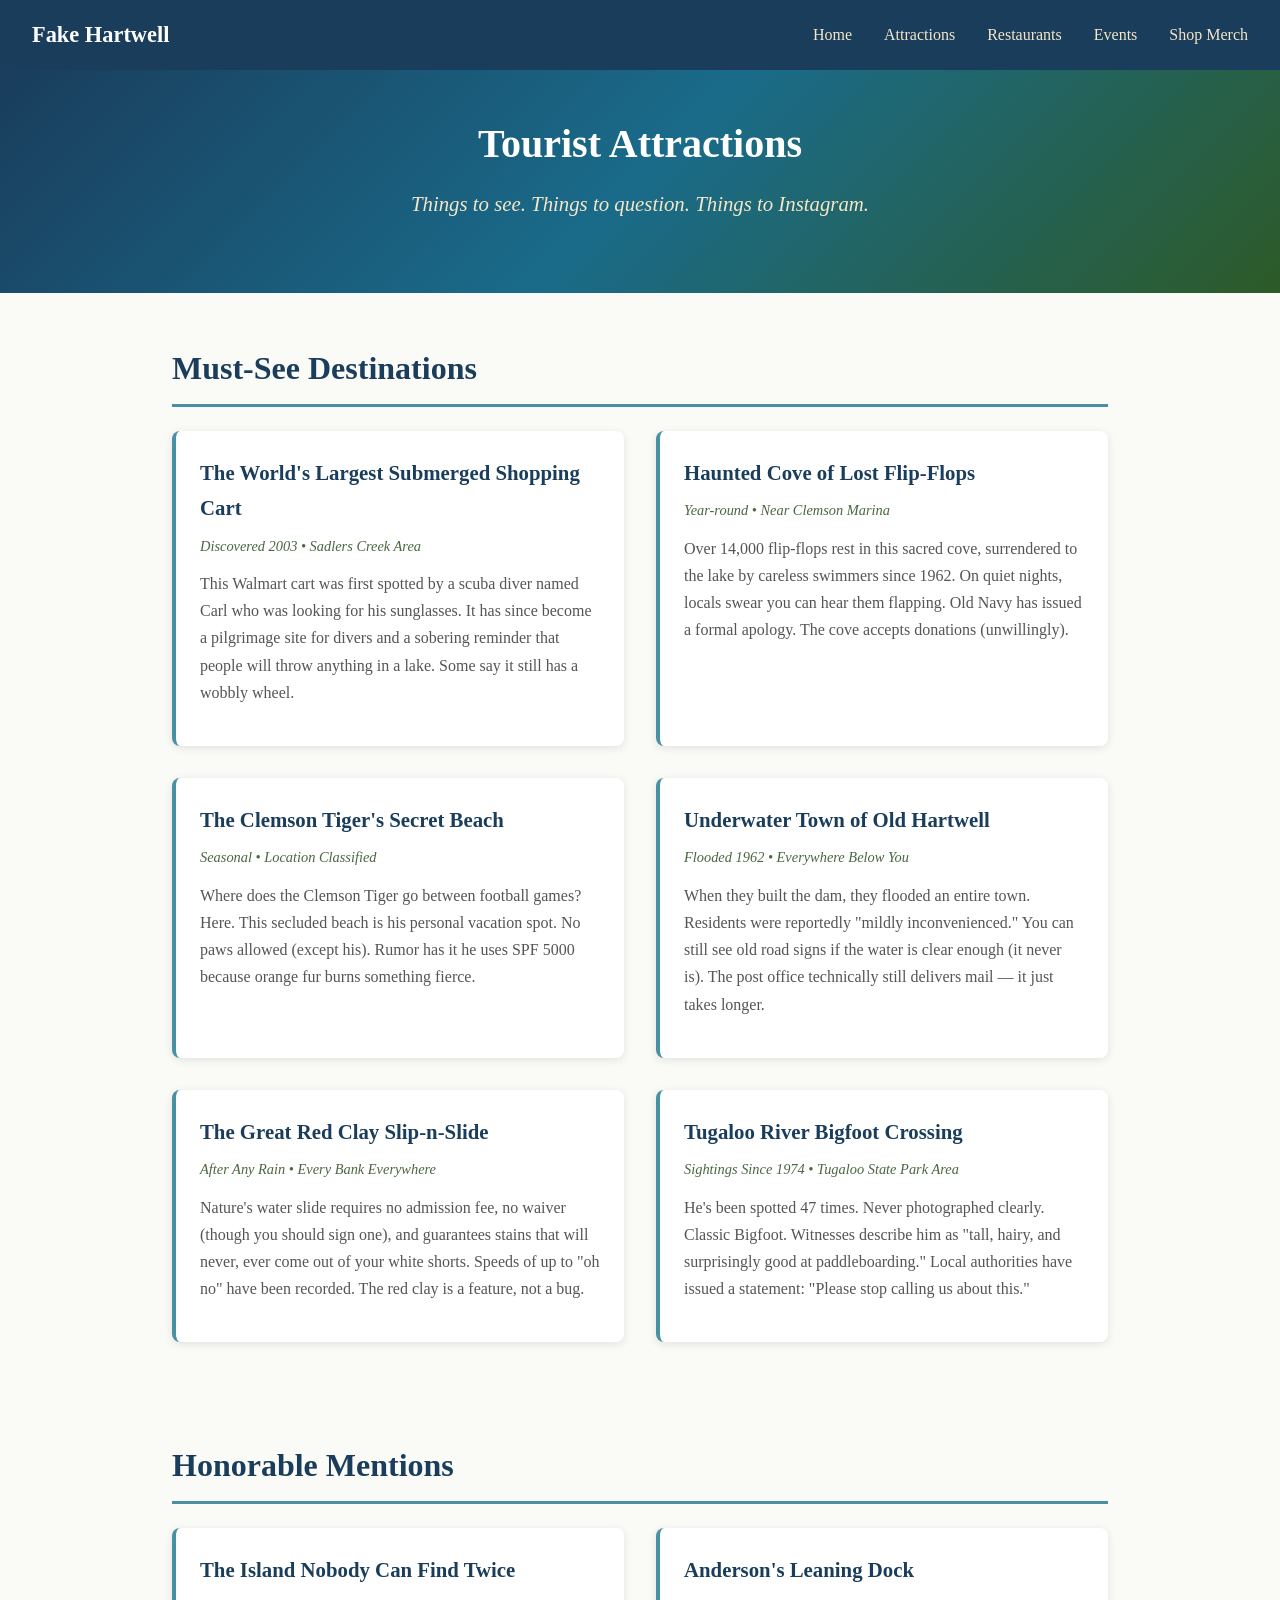
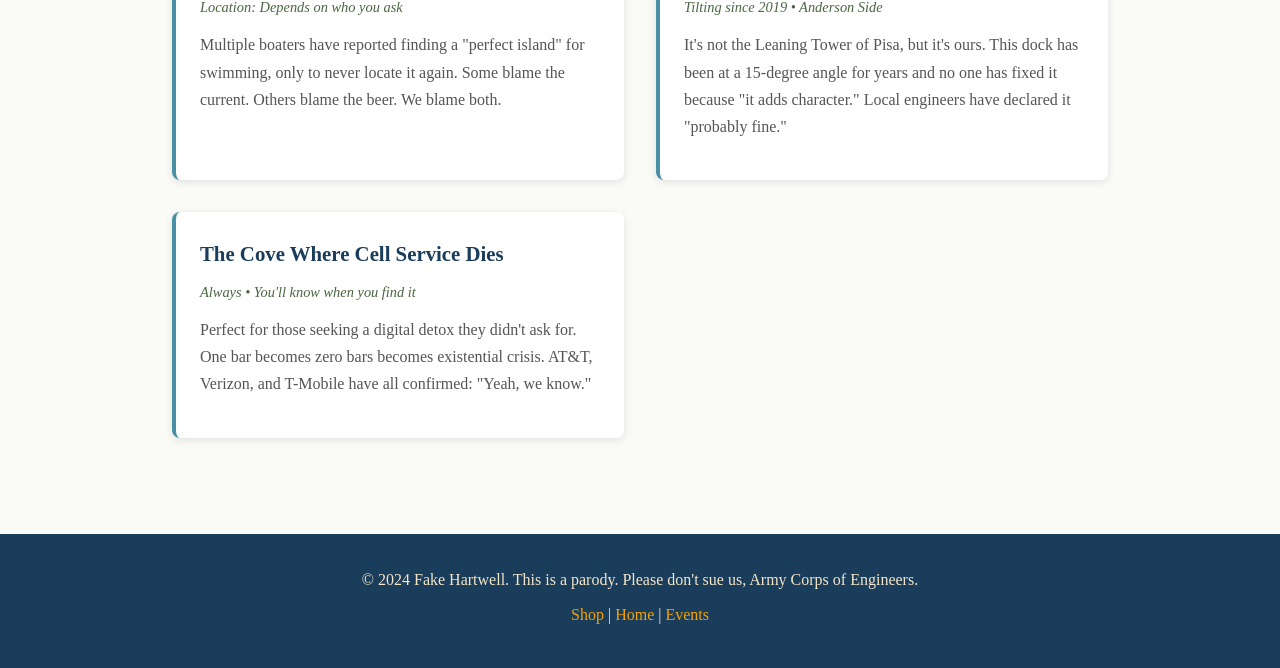
==== pages/attractions.html @ c4888f38 "Initial commit: FakeHartwell parody website Static site with parody content for Lake Hartwell includ" ====
<!DOCTYPE html>
<html lang="en">
<head>
  <meta charset="UTF-8">
  <meta name="viewport" content="width=device-width, initial-scale=1.0">
  <title>Attractions - Fake Hartwell</title>
  <link rel="stylesheet" href="../css/style.css">
</head>
<body>
  <nav>
    <a href="../index.html" class="logo-text">Fake Hartwell</a>
    <div class="hamburger" onclick="toggleNav()">
      <span></span>
      <span></span>
      <span></span>
    </div>
    <ul class="nav-links">
      <li><a href="../index.html">Home</a></li>
      <li><a href="attractions.html">Attractions</a></li>
      <li><a href="restaurants.html">Restaurants</a></li>
      <li><a href="events.html">Events</a></li>
      <li><a href="store.html">Shop Merch</a></li>
    </ul>
  </nav>

  <section class="hero" style="padding: 2.5rem 2rem;">
    <h1>Tourist Attractions</h1>
    <p class="tagline">Things to see. Things to question. Things to Instagram.</p>
  </section>

  <section class="section">
    <h2>Must-See Destinations</h2>
    <div class="card-grid">
      <div class="card">
        <h3>The World's Largest Submerged Shopping Cart</h3>
        <p class="subtitle">Discovered 2003 &bull; Sadlers Creek Area</p>
        <p>This Walmart cart was first spotted by a scuba diver named Carl who was looking for his sunglasses. It has since become a pilgrimage site for divers and a sobering reminder that people will throw anything in a lake. Some say it still has a wobbly wheel.</p>
      </div>
      <div class="card">
        <h3>Haunted Cove of Lost Flip-Flops</h3>
        <p class="subtitle">Year-round &bull; Near Clemson Marina</p>
        <p>Over 14,000 flip-flops rest in this sacred cove, surrendered to the lake by careless swimmers since 1962. On quiet nights, locals swear you can hear them flapping. Old Navy has issued a formal apology. The cove accepts donations (unwillingly).</p>
      </div>
      <div class="card">
        <h3>The Clemson Tiger's Secret Beach</h3>
        <p class="subtitle">Seasonal &bull; Location Classified</p>
        <p>Where does the Clemson Tiger go between football games? Here. This secluded beach is his personal vacation spot. No paws allowed (except his). Rumor has it he uses SPF 5000 because orange fur burns something fierce.</p>
      </div>
      <div class="card">
        <h3>Underwater Town of Old Hartwell</h3>
        <p class="subtitle">Flooded 1962 &bull; Everywhere Below You</p>
        <p>When they built the dam, they flooded an entire town. Residents were reportedly "mildly inconvenienced." You can still see old road signs if the water is clear enough (it never is). The post office technically still delivers mail — it just takes longer.</p>
      </div>
      <div class="card">
        <h3>The Great Red Clay Slip-n-Slide</h3>
        <p class="subtitle">After Any Rain &bull; Every Bank Everywhere</p>
        <p>Nature's water slide requires no admission fee, no waiver (though you should sign one), and guarantees stains that will never, ever come out of your white shorts. Speeds of up to "oh no" have been recorded. The red clay is a feature, not a bug.</p>
      </div>
      <div class="card">
        <h3>Tugaloo River Bigfoot Crossing</h3>
        <p class="subtitle">Sightings Since 1974 &bull; Tugaloo State Park Area</p>
        <p>He's been spotted 47 times. Never photographed clearly. Classic Bigfoot. Witnesses describe him as "tall, hairy, and surprisingly good at paddleboarding." Local authorities have issued a statement: "Please stop calling us about this."</p>
      </div>
    </div>
  </section>

  <section class="section">
    <h2>Honorable Mentions</h2>
    <div class="card-grid">
      <div class="card">
        <h3>The Island Nobody Can Find Twice</h3>
        <p class="subtitle">Location: Depends on who you ask</p>
        <p>Multiple boaters have reported finding a "perfect island" for swimming, only to never locate it again. Some blame the current. Others blame the beer. We blame both.</p>
      </div>
      <div class="card">
        <h3>Anderson's Leaning Dock</h3>
        <p class="subtitle">Tilting since 2019 &bull; Anderson Side</p>
        <p>It's not the Leaning Tower of Pisa, but it's ours. This dock has been at a 15-degree angle for years and no one has fixed it because "it adds character." Local engineers have declared it "probably fine."</p>
      </div>
      <div class="card">
        <h3>The Cove Where Cell Service Dies</h3>
        <p class="subtitle">Always &bull; You'll know when you find it</p>
        <p>Perfect for those seeking a digital detox they didn't ask for. One bar becomes zero bars becomes existential crisis. AT&T, Verizon, and T-Mobile have all confirmed: "Yeah, we know."</p>
      </div>
    </div>
  </section>

  <footer>
    <p>&copy; 2024 Fake Hartwell. This is a parody. Please don't sue us, Army Corps of Engineers.</p>
    <p><a href="store.html">Shop</a> | <a href="../index.html">Home</a> | <a href="events.html">Events</a></p>
  </footer>

  <script src="../js/main.js"></script>
</body>
</html>
---- css/style.css ----
/* FakeHartwell - Lake Parody Site */

* {
  margin: 0;
  padding: 0;
  box-sizing: border-box;
}

:root {
  --lake-dark: #1a3d5c;
  --lake-mid: #1a6b8a;
  --lake-light: #4a90a4;
  --forest: #2d5a27;
  --forest-light: #4a6741;
  --sand: #f5e6c8;
  --sunset: #f4a300;
  --white: #ffffff;
  --off-white: #fafaf7;
  --text: #2c2c2c;
}

body {
  font-family: 'Georgia', serif;
  color: var(--text);
  background: var(--off-white);
  line-height: 1.7;
}

/* Navigation */
nav {
  background: var(--lake-dark);
  padding: 1rem 2rem;
  position: sticky;
  top: 0;
  z-index: 1000;
  display: flex;
  justify-content: space-between;
  align-items: center;
}

nav .logo-text {
  color: var(--white);
  font-size: 1.4rem;
  font-weight: bold;
  text-decoration: none;
}

nav .nav-links {
  display: flex;
  list-style: none;
  gap: 2rem;
}

nav .nav-links a {
  color: var(--sand);
  text-decoration: none;
  font-size: 1rem;
  transition: color 0.3s;
}

nav .nav-links a:hover {
  color: var(--sunset);
}

.hamburger {
  display: none;
  flex-direction: column;
  cursor: pointer;
  gap: 4px;
}

.hamburger span {
  width: 25px;
  height: 3px;
  background: var(--white);
  border-radius: 2px;
}

/* Hero Section */
.hero {
  background: linear-gradient(135deg, var(--lake-dark) 0%, var(--lake-mid) 50%, var(--forest) 100%);
  text-align: center;
  padding: 4rem 2rem;
  color: var(--white);
}

.hero img.logo {
  max-width: 350px;
  width: 100%;
  margin-bottom: 1.5rem;
  filter: drop-shadow(0 4px 8px rgba(0,0,0,0.3));
}

.hero h1 {
  font-size: 2.5rem;
  margin-bottom: 0.5rem;
}

.hero .tagline {
  font-size: 1.3rem;
  font-style: italic;
  color: var(--sand);
  margin-bottom: 2rem;
}

.hero .cta-btn {
  display: inline-block;
  background: var(--sunset);
  color: var(--lake-dark);
  padding: 0.8rem 2rem;
  border-radius: 4px;
  text-decoration: none;
  font-weight: bold;
  font-size: 1.1rem;
  transition: transform 0.2s, box-shadow 0.2s;
}

.hero .cta-btn:hover {
  transform: translateY(-2px);
  box-shadow: 0 4px 12px rgba(244, 163, 0, 0.4);
}

/* Content Sections */
.section {
  max-width: 1000px;
  margin: 0 auto;
  padding: 3rem 2rem;
}

.section h2 {
  font-size: 2rem;
  color: var(--lake-dark);
  margin-bottom: 1.5rem;
  border-bottom: 3px solid var(--lake-light);
  padding-bottom: 0.5rem;
}

.section p {
  margin-bottom: 1rem;
  font-size: 1.1rem;
}

/* Card Grid */
.card-grid {
  display: grid;
  grid-template-columns: repeat(auto-fit, minmax(300px, 1fr));
  gap: 2rem;
  margin-top: 1.5rem;
}

.card {
  background: var(--white);
  border-radius: 8px;
  padding: 1.5rem;
  box-shadow: 0 2px 8px rgba(0,0,0,0.1);
  border-left: 4px solid var(--lake-light);
  transition: transform 0.2s, box-shadow 0.2s;
}

.card:hover {
  transform: translateY(-3px);
  box-shadow: 0 6px 16px rgba(0,0,0,0.15);
}

.card h3 {
  color: var(--lake-dark);
  margin-bottom: 0.5rem;
  font-size: 1.3rem;
}

.card .subtitle {
  color: var(--forest-light);
  font-style: italic;
  font-size: 0.9rem;
  margin-bottom: 0.75rem;
}

.card p {
  font-size: 1rem;
  color: #555;
}

/* Store Section */
.store-grid {
  display: grid;
  grid-template-columns: repeat(auto-fit, minmax(220px, 1fr));
  gap: 1.5rem;
  margin-top: 1.5rem;
}

.store-item {
  background: var(--white);
  border-radius: 8px;
  padding: 1.5rem;
  text-align: center;
  box-shadow: 0 2px 8px rgba(0,0,0,0.1);
  transition: transform 0.2s;
}

.store-item:hover {
  transform: translateY(-3px);
}

.store-item .icon {
  font-size: 3rem;
  margin-bottom: 0.75rem;
}

.store-item h3 {
  color: var(--lake-dark);
  margin-bottom: 0.5rem;
}

.store-item a {
  display: inline-block;
  margin-top: 0.75rem;
  background: var(--lake-mid);
  color: var(--white);
  padding: 0.5rem 1.2rem;
  border-radius: 4px;
  text-decoration: none;
  font-size: 0.9rem;
  transition: background 0.3s;
}

.store-item a:hover {
  background: var(--lake-dark);
}

/* Footer */
footer {
  background: var(--lake-dark);
  color: var(--sand);
  text-align: center;
  padding: 2rem;
  margin-top: 3rem;
}

footer p {
  margin-bottom: 0.5rem;
}

footer a {
  color: var(--sunset);
  text-decoration: none;
}

/* Responsive */
@media (max-width: 768px) {
  .hamburger {
    display: flex;
  }

  nav .nav-links {
    display: none;
    position: absolute;
    top: 100%;
    left: 0;
    right: 0;
    background: var(--lake-dark);
    flex-direction: column;
    padding: 1rem 2rem;
    gap: 1rem;
  }

  nav .nav-links.active {
    display: flex;
  }

  .hero h1 {
    font-size: 1.8rem;
  }

  .hero .tagline {
    font-size: 1.1rem;
  }

  .card-grid {
    grid-template-columns: 1fr;
  }
}
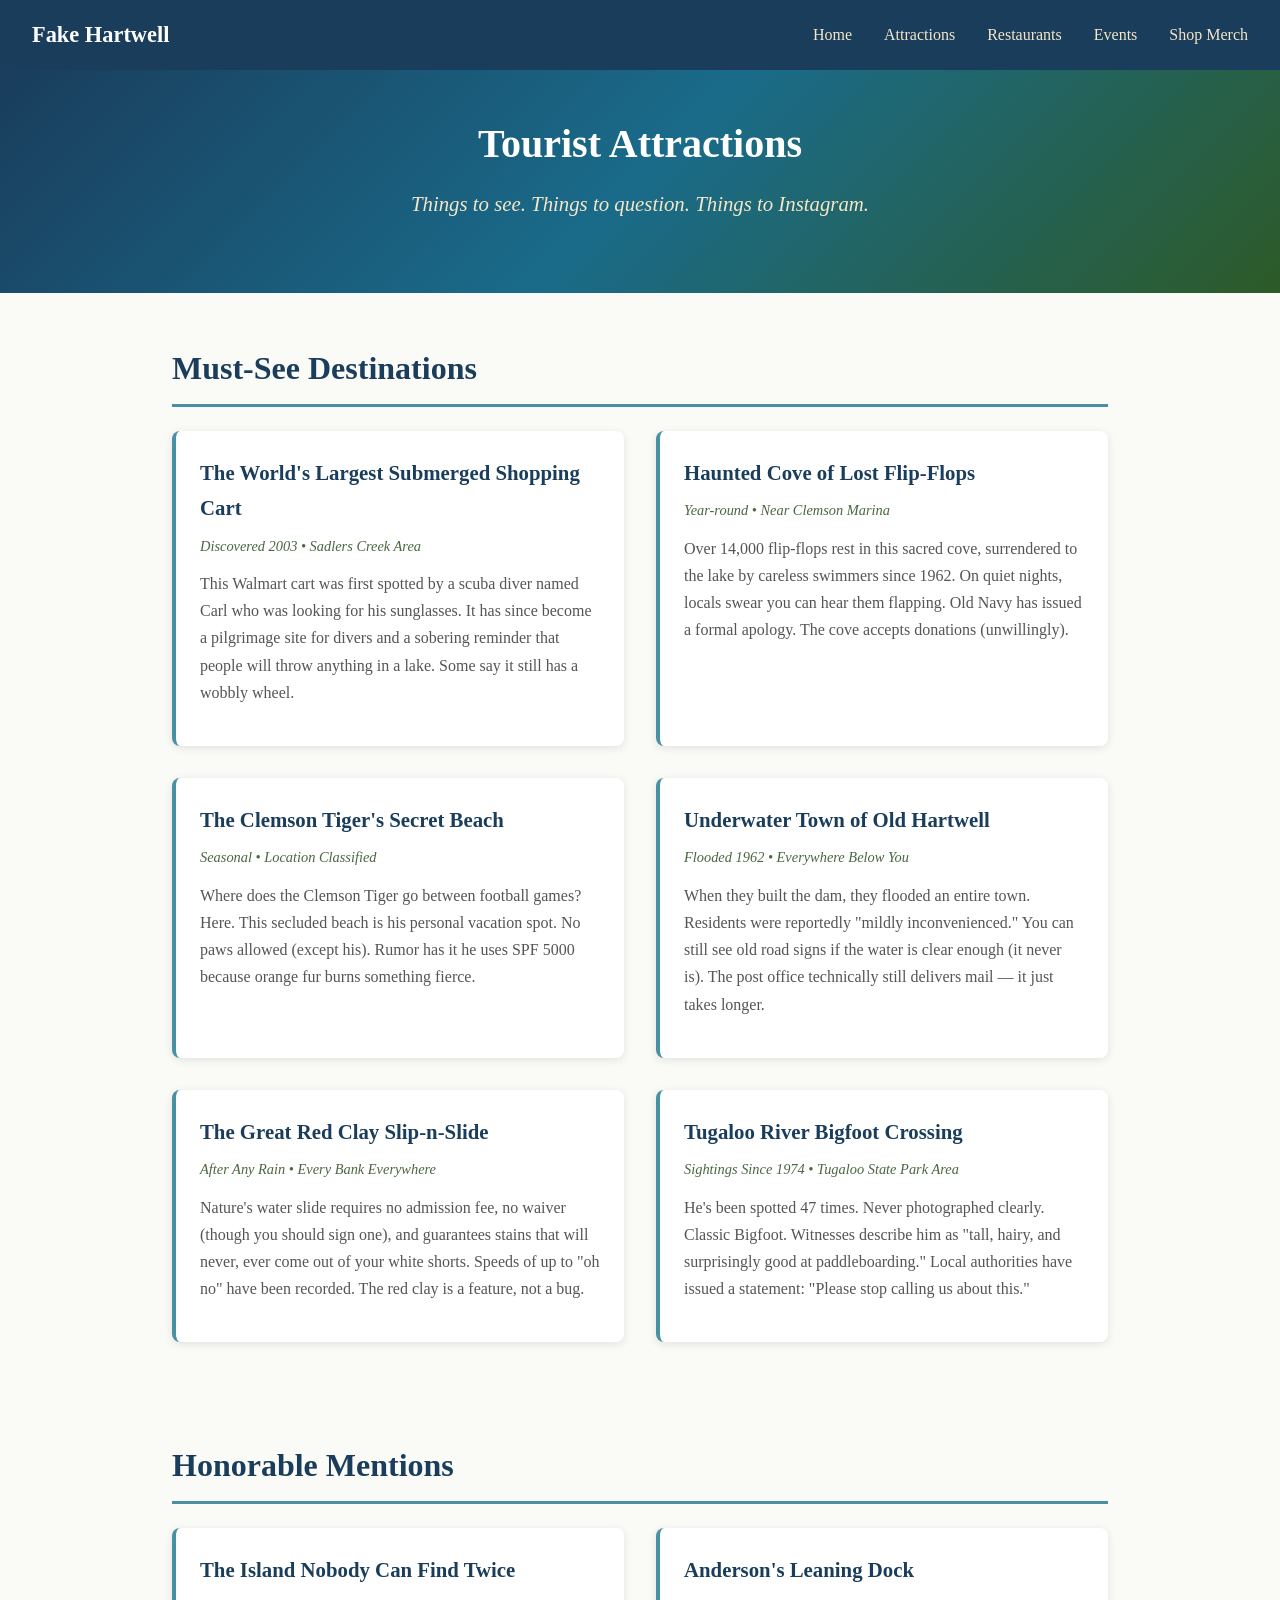
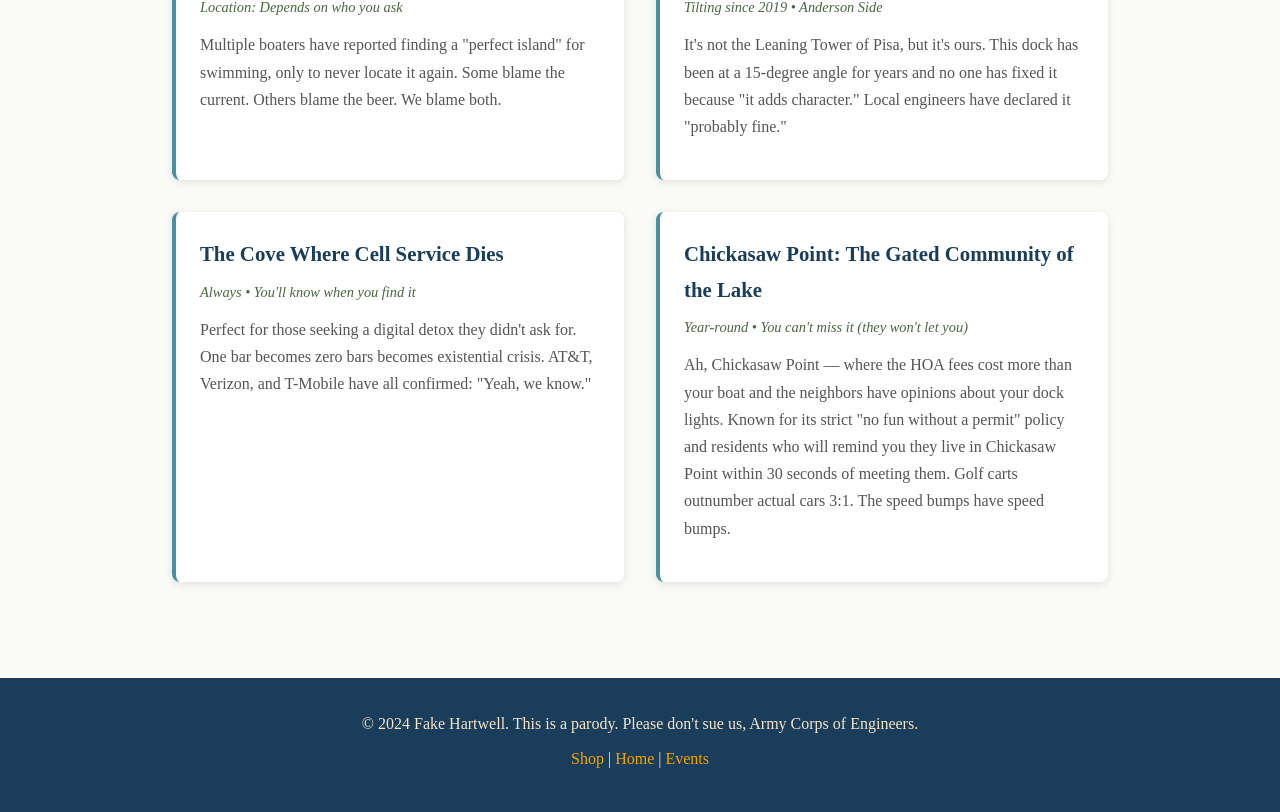
==== commit 5cbdbe45: "Add Chickasaw Point, Tilly's Tiki Bar, and Redbubble links - Added Chickasaw Point jab to attraction" ====
--- a/pages/attractions.html
+++ b/pages/attractions.html
@@ -82,6 +82,11 @@
         <p class="subtitle">Always &bull; You'll know when you find it</p>
         <p>Perfect for those seeking a digital detox they didn't ask for. One bar becomes zero bars becomes existential crisis. AT&T, Verizon, and T-Mobile have all confirmed: "Yeah, we know."</p>
       </div>
+      <div class="card">
+        <h3>Chickasaw Point: The Gated Community of the Lake</h3>
+        <p class="subtitle">Year-round &bull; You can't miss it (they won't let you)</p>
+        <p>Ah, Chickasaw Point — where the HOA fees cost more than your boat and the neighbors have opinions about your dock lights. Known for its strict "no fun without a permit" policy and residents who will remind you they live in Chickasaw Point within 30 seconds of meeting them. Golf carts outnumber actual cars 3:1. The speed bumps have speed bumps.</p>
+      </div>
     </div>
   </section>
 
